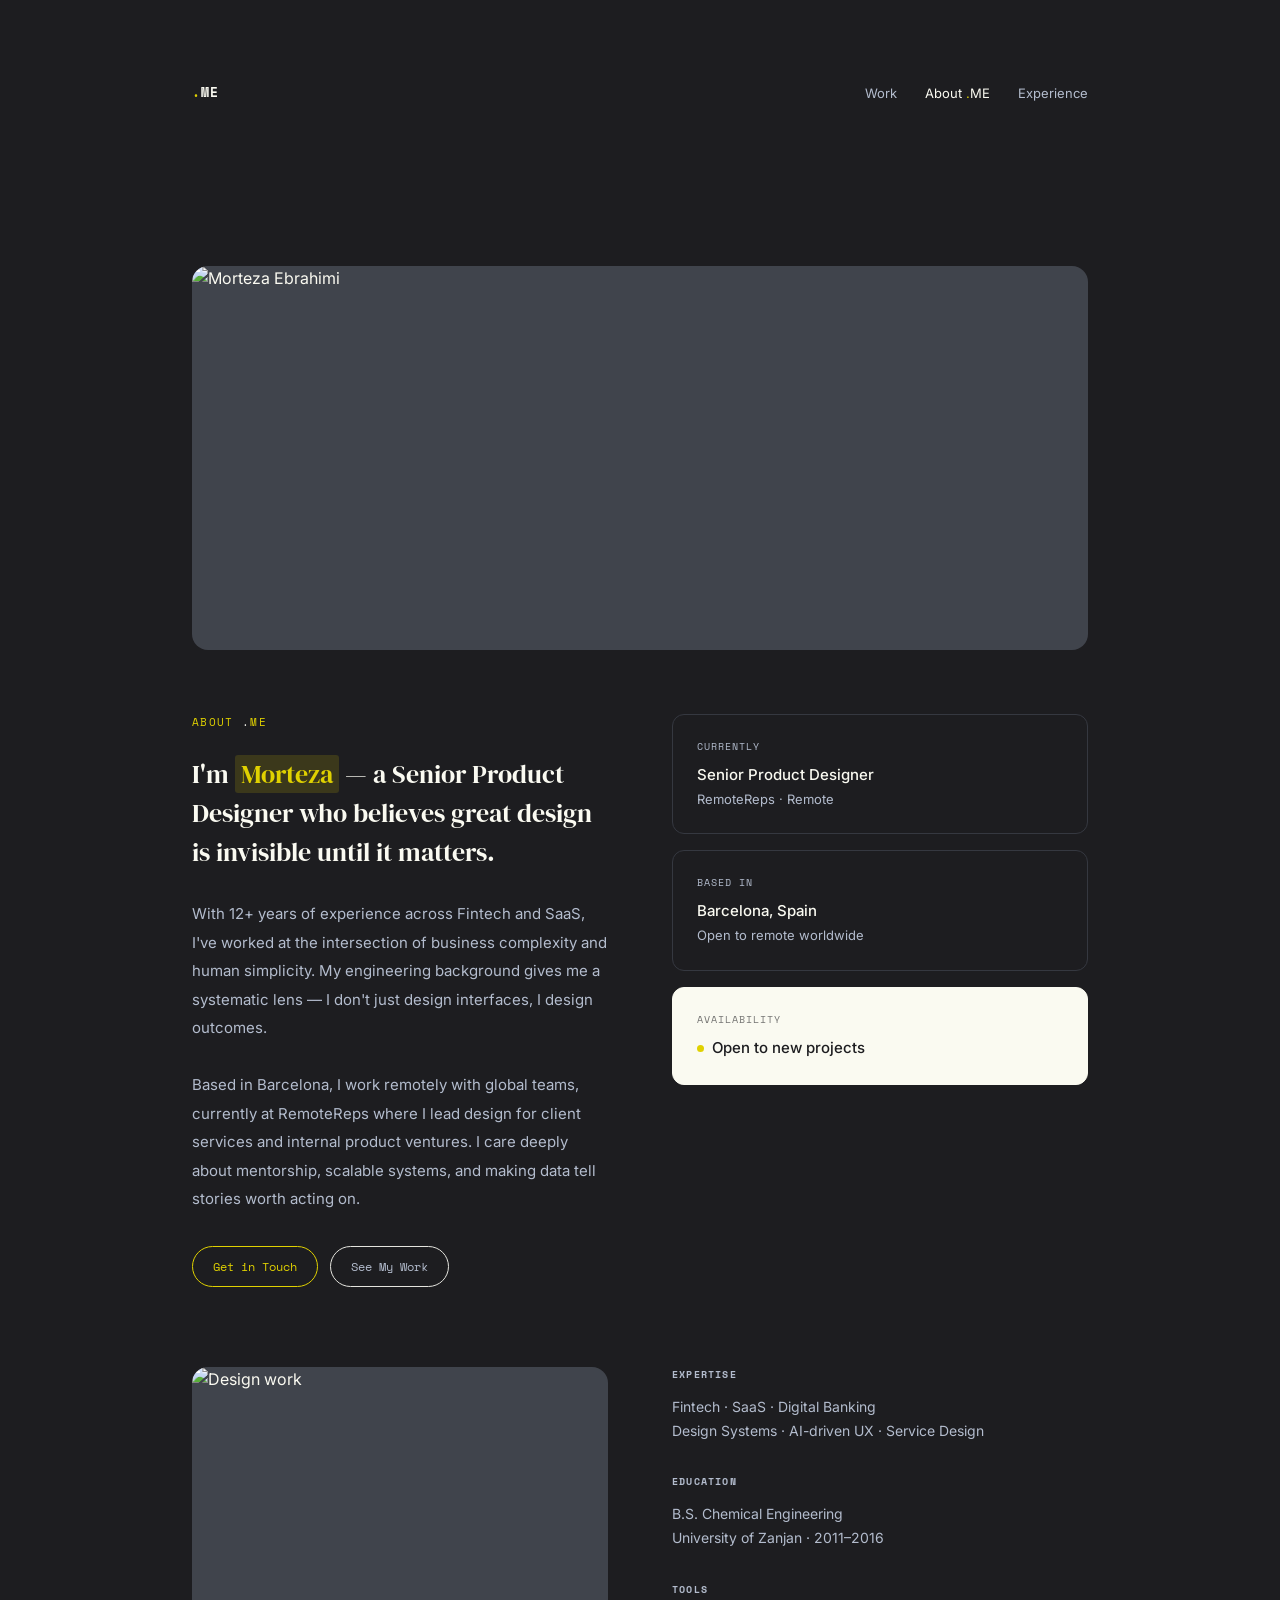
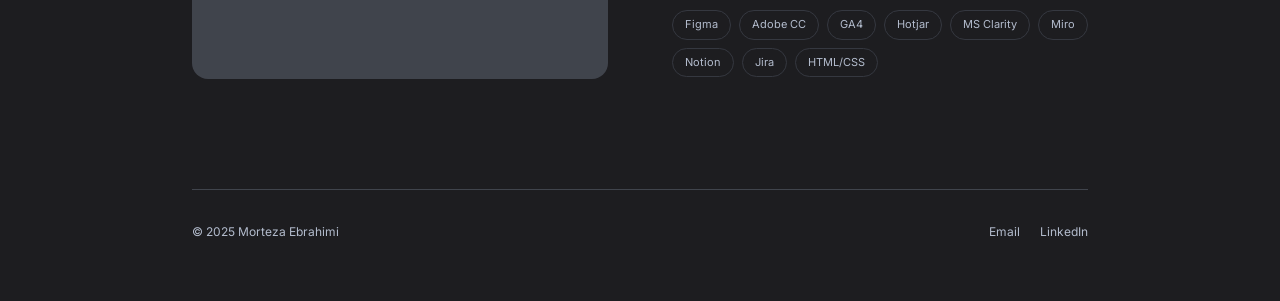
==== about/index.html @ 12a04b4a "Redesign portfolio with new theme and updated content Complete visual overhaul with dark theme, new " ====
<!DOCTYPE html>
<html lang="en">
<head>
<meta charset="UTF-8"/>
<meta name="viewport" content="width=device-width,initial-scale=1"/>
<title>About — Morteza Ebrahimi</title>
<link rel="icon" type="image/png" href="../favicon.png"/>
<link rel="stylesheet" href="../style.css"/>
</head>
<body>
<div class="page">

  <nav>
    <a class="nav-name name-reveal" href="/" data-short=".ME" data-full="Morteza Ebrahimi"><span class="name-typed">.ME</span></a>
    <ul class="nav-links">
      <li><a href="/projects">Work</a></li>
      <li><a href="/about" class="active">About <span style="color:#E0D100">.</span>ME</a></li>
      <li><a href="/experience">Experience</a></li>
    </ul>
  </nav>

  <div class="about-hero-img">
    <img src="https://images.unsplash.com/photo-1507003211169-0a1dd7228f2d?w=1600&q=80" alt="Morteza Ebrahimi"/>
  </div>

  <div class="about-intro">
    <div>
      <div class="sec-label" style="margin-bottom:24px">About <span style="color:#FAFAF1">.</span>ME</div>
      <div class="about-big-text">I'm <mark>Morteza</mark> — a Senior Product Designer who believes great design is invisible until it matters.</div>
      <p class="about-body-text">With 12+ years of experience across Fintech and SaaS, I've worked at the intersection of business complexity and human simplicity. My engineering background gives me a systematic lens — I don't just design interfaces, I design outcomes.<br><br>Based in Barcelona, I work remotely with global teams, currently at RemoteReps where I lead design for client services and internal product ventures. I care deeply about mentorship, scalable systems, and making data tell stories worth acting on.</p>
      <div style="display:flex;gap:12px;flex-wrap:wrap">
        <a href="mailto:e.morteza@gmail.com" style="font-family:var(--mono);font-size:12px;color:var(--accent);border:1px solid var(--accent);padding:10px 20px;border-radius:100px;text-decoration:none;transition:all 0.2s">Get in Touch</a>
        <a href="/projects" style="font-family:var(--mono);font-size:12px;color:var(--muted);border:1px solid #e4e4de;padding:10px 20px;border-radius:100px;text-decoration:none;transition:all 0.2s">See My Work</a>
      </div>
    </div>
    <div class="about-sidebar">
      <div class="about-card">
        <div class="about-card-label">Currently</div>
        <div class="about-card-val">Senior Product Designer</div>
        <div class="about-card-sub">RemoteReps · Remote</div>
      </div>
      <div class="about-card">
        <div class="about-card-label">Based In</div>
        <div class="about-card-val">Barcelona, Spain</div>
        <div class="about-card-sub">Open to remote worldwide</div>
      </div>
      <div class="about-card avail">
        <div class="about-card-label">Availability</div>
        <div class="about-card-val"><span class="avail-dot"></span> Open to new projects</div>
      </div>
    </div>
  </div>

  <div class="about-split">
    <div class="about-split-img">
      <img src="https://images.unsplash.com/photo-1558655146-d09347e92766?w=800&q=80" alt="Design work"/>
    </div>
    <div>
      <div class="ablock">
        <h4>Expertise</h4>
        <p>Fintech · SaaS · Digital Banking<br>Design Systems · AI-driven UX · Service Design</p>
      </div>
      <div class="ablock">
        <h4>Education</h4>
        <p>B.S. Chemical Engineering<br><span style="color:var(--muted)">University of Zanjan · 2011–2016</span></p>
      </div>
      <div class="ablock">
        <h4>Tools</h4>
        <div class="tools-row">
          <span class="ttag">Figma</span><span class="ttag">Adobe CC</span><span class="ttag">GA4</span>
          <span class="ttag">Hotjar</span><span class="ttag">MS Clarity</span><span class="ttag">Miro</span>
          <span class="ttag">Notion</span><span class="ttag">Jira</span><span class="ttag">HTML/CSS</span>
        </div>
      </div>
    </div>
  </div>

  <footer>
    <span>© 2025 Morteza Ebrahimi</span>
    <div style="display:flex;gap:20px">
      <a href="mailto:e.morteza@gmail.com">Email</a>
      <a href="https://linkedin.com/in/emorteza" target="_blank">LinkedIn</a>
    </div>
  </footer>

</div>
<script src="../main.js"></script>
</body>
</html>
---- style.css ----
@import url('https://fonts.googleapis.com/css2?family=Space+Mono:wght@400;700&family=DM+Serif+Display:ital@0;1&family=Inter:wght@400;500&display=swap');

:root {
  --bg: #1D1D20;
  --bg2: #40444C;
  --text: #FAFAF1;
  --muted: #B3BCCD;
  --faint: #40444C;
  --accent: #E0D100;
  --accent2: #FAFAF1;
  --accent3: #B3BCCD;
  --serif: 'DM Serif Display', Georgia, serif;
  --mono: 'Space Mono', monospace;
  --sans: 'Inter', -apple-system, sans-serif;
}

*, ::before, ::after { box-sizing: border-box; margin: 0; padding: 0; }
html { scroll-behavior: smooth; }
body {
  font-family: var(--sans);
  background: var(--bg);
  color: var(--text);
  line-height: 1.6;
  -webkit-font-smoothing: antialiased;
  overflow-x: hidden;
}
a { text-decoration: none; color: inherit; }
img { display: block; max-width: 100%; }
::selection { background: var(--accent); color: var(--bg); }

/* ══════════ LAYOUT ══════════ */
.page { max-width: 960px; margin: 0 auto; padding: 60px 32px; }

/* ══════════ NAV ══════════ */
nav {
  display: flex;
  justify-content: space-between;
  align-items: center;
  margin-bottom: 140px;
  position: sticky;
  top: 0;
  z-index: 100;
  background: var(--bg);
  padding: 20px 0;
  transition: transform 0.35s ease, box-shadow 0.35s ease;
}
nav.scrolled {
  box-shadow: 0 1px 0 var(--faint);
}

@media (max-width: 768px) {
  nav {
    position: fixed;
    top: 0;
    left: 0;
    right: 0;
    padding: 16px 20px;
    margin-bottom: 0;
    background: rgba(29, 29, 32, 0.95);
    backdrop-filter: blur(12px);
    -webkit-backdrop-filter: blur(12px);
  }
  nav.nav-hidden {
    transform: translateY(-100%);
  }
  .page {
    padding-top: 80px;
  }
}
.nav-name {
  font-family: var(--mono);
  font-size: 13px;
  font-weight: 700;
  letter-spacing: 0.06em;
}
.name-typed .dot { color: var(--accent); }
.nav-links { display: flex; gap: 28px; list-style: none; }
.nav-links a {
  text-decoration: none;
  color: var(--muted);
  font-size: 13px;
  transition: color 0.2s;
}
.nav-links a:hover, .nav-links a.active { color: var(--text); }

/* ══════════ NAME REVEAL ══════════ */
.name-reveal {
  display: inline-block;
  cursor: pointer;
  padding: 3em 4.5em;
  margin: -3em -4.5em;
}
.hero .name-reveal {
  padding: 0;
  margin: 0;
}
.name-reveal .name-typed {
  font-weight: 700;
}
.name-reveal .name-typed::after {
  content: '|';
  animation: blink-cursor 0.6s step-end infinite;
  color: var(--accent);
  font-weight: 400;
  opacity: 0;
  transition: opacity 0.1s;
}
.name-reveal.typing .name-typed::after {
  opacity: 1;
}
@keyframes blink-cursor {
  50% { opacity: 0; }
}

/* ══════════ COLOR BAR ══════════ */
.color-bar {
  display: flex;
  gap: 6px;
  margin-bottom: 100px;
}
.color-bar span {
  height: 3px;
  border-radius: 2px;
  flex: 1;
}
.color-bar span:nth-child(1) { background: var(--accent); }
.color-bar span:nth-child(2) { background: var(--accent2); }
.color-bar span:nth-child(3) { background: var(--accent3); }

/* ══════════ HERO ══════════ */
.hero { margin-bottom: 120px; }
.hero-greeting {
  font-family: var(--mono);
  font-size: 12px;
  color: var(--accent);
  text-transform: uppercase;
  letter-spacing: 0.15em;
  margin-bottom: 28px;
}
.hero h1 {
  font-family: var(--serif);
  font-size: 52px;
  font-weight: 400;
  line-height: 1.2;
  letter-spacing: -0.01em;
  margin-bottom: 32px;
}
.hero h1 em {
  font-style: italic;
  color: var(--accent2);
}
.hero h1 .highlight {
  position: relative;
  display: inline;
}
.hero h1 .highlight::after {
  content: '';
  position: absolute;
  bottom: 4px;
  left: 0;
  right: 0;
  height: 8px;
  background: var(--accent3);
  opacity: 0.25;
  z-index: -1;
}
.hero-bio {
  font-size: 16px;
  color: var(--muted);
  line-height: 1.85;
  max-width: 520px;
}
.hero-meta {
  margin-top: 48px;
  display: flex;
  gap: 40px;
  flex-wrap: wrap;
}
.meta-chip {
  display: flex;
  align-items: center;
  gap: 8px;
  font-family: var(--mono);
  font-size: 11px;
  color: var(--muted);
  letter-spacing: 0.03em;
  padding: 8px 16px;
  border: 1px solid var(--faint);
  border-radius: 100px;
}
.meta-chip .avail-dot {
  width: 6px; height: 6px;
  background: var(--accent);
  border-radius: 50%;
}

/* ══════════ SECTION HEADERS ══════════ */
.sec-head {
  display: flex;
  justify-content: space-between;
  align-items: baseline;
  margin-bottom: 40px;
  padding-bottom: 16px;
  border-bottom: 1px solid var(--faint);
}
.sec-label {
  font-family: var(--mono);
  font-size: 11px;
  text-transform: uppercase;
  letter-spacing: 0.12em;
  color: var(--accent);
}
.sec-count {
  font-family: var(--mono);
  font-size: 11px;
  color: var(--faint);
}

/* ══════════ PAGE HERO (subpages) ══════════ */
.page-hero { margin-bottom: 80px; }
.page-hero h1 {
  font-family: var(--serif);
  font-size: 42px;
  font-weight: 400;
  line-height: 1.2;
  margin-bottom: 20px;
}
.page-hero p {
  font-size: 16px;
  color: var(--muted);
  line-height: 1.85;
  max-width: 560px;
}

/* ══════════ PROJECTS ══════════ */
.projects { margin-bottom: 100px; }

.project {
  display: grid;
  grid-template-columns: 1fr 1fr;
  gap: 32px;
  padding: 40px 0;
  border-bottom: 1px solid #353840;
  cursor: pointer;
  transition: all 0.25s ease;
  align-items: center;
}
.project:hover .p-title { color: var(--accent); }
.project:hover .p-arrow { opacity: 1; transform: translateX(0); }
.project:hover .p-img img { transform: scale(1.03); }

.p-img {
  border-radius: 12px;
  overflow: hidden;
  aspect-ratio: 16 / 10;
  background: var(--bg2);
}
.p-img img {
  width: 100%;
  height: 100%;
  object-fit: cover;
  display: block;
  transition: transform 0.4s ease;
}

.p-top {
  display: flex;
  justify-content: space-between;
  align-items: flex-start;
  margin-bottom: 10px;
}
.p-title {
  font-family: var(--serif);
  font-size: 26px;
  font-weight: 400;
  transition: color 0.25s;
}
.p-arrow {
  font-size: 20px;
  color: var(--faint);
  opacity: 0;
  transform: translateX(-8px);
  transition: all 0.25s;
  margin-top: 6px;
}
.p-tags {
  display: flex;
  gap: 8px;
  margin-bottom: 10px;
  flex-wrap: wrap;
}
.p-tag {
  font-family: var(--mono);
  font-size: 10px;
  text-transform: uppercase;
  letter-spacing: 0.06em;
  color: var(--muted);
  background: #353840;
  padding: 3px 10px;
  border-radius: 100px;
}
.p-desc {
  font-size: 14px;
  color: var(--muted);
  line-height: 1.7;
}
.p-metrics {
  display: flex;
  gap: 20px;
  margin-top: 12px;
}
.p-metric-val {
  font-family: var(--mono);
  font-size: 16px;
  font-weight: 700;
  color: var(--accent);
}
.p-metric-lbl {
  font-size: 11px;
  color: var(--muted);
}

/* alternate image side */
.project:nth-child(even) { direction: rtl; }
.project:nth-child(even) > * { direction: ltr; }

/* color accents per project */
.project:nth-child(1):hover .p-title { color: var(--accent); }
.project:nth-child(2):hover .p-title { color: var(--accent2); }
.project:nth-child(3):hover .p-title { color: var(--accent3); }
.project:nth-child(4):hover .p-title { color: var(--accent); }
.project:nth-child(5):hover .p-title { color: var(--accent2); }
.project:nth-child(6):hover .p-title { color: var(--accent3); }
.project:nth-child(1):hover .p-arrow { color: var(--accent); }
.project:nth-child(2):hover .p-arrow { color: var(--accent2); }
.project:nth-child(3):hover .p-arrow { color: var(--accent3); }
.project:nth-child(4):hover .p-arrow { color: var(--accent); }
.project:nth-child(5):hover .p-arrow { color: var(--accent2); }
.project:nth-child(6):hover .p-arrow { color: var(--accent3); }

/* ══════════ ABOUT SECTION ══════════ */
.about { margin-bottom: 100px; }
.about-content {
  display: grid;
  grid-template-columns: 260px 1fr;
  gap: 48px;
  align-items: start;
}
.about-portrait {
  border-radius: 16px;
  overflow: hidden;
  aspect-ratio: 3 / 4;
  background: var(--bg2);
}
.about-portrait img {
  width: 100%;
  height: 100%;
  object-fit: cover;
  display: block;
  filter: grayscale(20%) contrast(1.05);
}
.about-quote {
  font-family: var(--serif);
  font-size: 24px;
  font-style: italic;
  line-height: 1.5;
  color: var(--accent2);
  margin-bottom: 24px;
}
.about-text {
  font-size: 15px;
  color: var(--muted);
  line-height: 1.9;
}

/* ══════════ EXPERIENCE ══════════ */
.exp-list { margin-bottom: 80px; }

.exp-item {
  display: grid;
  grid-template-columns: 160px 1fr auto;
  gap: 24px;
  padding: 32px 0;
  border-bottom: 1px solid #353840;
  align-items: start;
  transition: all 0.2s;
}
.exp-item:hover { padding-left: 8px; }

.exp-date {
  font-family: var(--mono);
  font-size: 11px;
  color: var(--muted);
  padding-top: 4px;
}
.exp-role {
  font-size: 17px;
  font-weight: 500;
  margin-bottom: 4px;
}
.exp-company {
  font-family: var(--mono);
  font-size: 11px;
  color: var(--accent);
  text-transform: uppercase;
  letter-spacing: 0.06em;
  margin-bottom: 4px;
}
.exp-loc {
  font-size: 12px;
  color: var(--muted);
  margin-bottom: 12px;
}
.exp-desc {
  font-size: 14px;
  color: var(--muted);
  line-height: 1.75;
}
.exp-desc li {
  margin-left: 16px;
  margin-bottom: 4px;
}
.exp-type {
  font-family: var(--mono);
  font-size: 10px;
  text-transform: uppercase;
  letter-spacing: 0.08em;
  color: var(--faint);
  padding-top: 6px;
  white-space: nowrap;
}

/* ══════════ SKILLS ══════════ */
.skills-section { margin-bottom: 80px; }
.skills-grid {
  display: grid;
  grid-template-columns: 1fr 1fr;
  gap: 48px;
}
.skills-cat-label {
  font-family: var(--mono);
  font-size: 10px;
  text-transform: uppercase;
  letter-spacing: 0.1em;
  color: var(--muted);
  margin-bottom: 16px;
}
.skills-tags {
  display: flex;
  flex-wrap: wrap;
  gap: 8px;
}
.skill-tag {
  font-size: 12px;
  padding: 6px 14px;
  border: 1px solid var(--faint);
  border-radius: 100px;
  color: var(--muted);
  transition: all 0.2s;
}
.skill-tag:hover {
  border-color: var(--accent);
  color: var(--accent);
  background: rgba(224, 209, 0, 0.08);
}

/* ══════════ EDUCATION ══════════ */
.edu-block {
  display: grid;
  grid-template-columns: 160px 1fr;
  gap: 24px;
  padding: 28px 32px;
  background: var(--bg2);
  border-radius: 12px;
  margin-bottom: 80px;
}

/* ══════════ ABOUT PAGE ══════════ */
.about-hero-img {
  border-radius: 16px;
  overflow: hidden;
  aspect-ratio: 21 / 9;
  margin-bottom: 64px;
  background: var(--bg2);
}
.about-hero-img img {
  width: 100%;
  height: 100%;
  object-fit: cover;
  object-position: center top;
}
.about-intro {
  display: grid;
  grid-template-columns: 1fr 1fr;
  gap: 64px;
  margin-bottom: 80px;
  align-items: start;
}
.about-big-text {
  font-family: var(--serif);
  font-size: 26px;
  font-weight: 400;
  line-height: 1.5;
  margin-bottom: 28px;
}
.about-big-text mark {
  background: rgba(224, 209, 0, 0.15);
  padding: 1px 6px;
  border-radius: 3px;
  color: var(--accent);
}
.about-body-text {
  font-size: 15px;
  color: var(--muted);
  line-height: 1.9;
  margin-bottom: 32px;
}
.about-sidebar {
  display: flex;
  flex-direction: column;
  gap: 16px;
}
.about-card {
  padding: 24px;
  border: 1px solid #353840;
  border-radius: 12px;
}
.about-card-label {
  font-family: var(--mono);
  font-size: 10px;
  text-transform: uppercase;
  letter-spacing: 0.1em;
  color: var(--muted);
  margin-bottom: 8px;
}
.about-card-val {
  font-size: 15px;
  font-weight: 500;
}
.about-card-sub {
  font-size: 13px;
  color: var(--muted);
  margin-top: 2px;
}
.about-card.avail {
  background: var(--accent2);
  border-color: var(--accent2);
  color: var(--bg);
}
.about-card.avail .about-card-label { color: rgba(29, 29, 32, 0.6); }
.about-card.avail .about-card-val { color: var(--bg); display: flex; align-items: center; gap: 8px; }
.about-card.avail .avail-dot { width: 7px; height: 7px; background: var(--accent); border-radius: 50%; }

.about-split {
  display: grid;
  grid-template-columns: 1fr 1fr;
  gap: 64px;
  margin-bottom: 80px;
  align-items: start;
}
.about-split-img {
  border-radius: 16px;
  overflow: hidden;
  aspect-ratio: 4 / 3;
  background: var(--bg2);
}
.about-split-img img {
  width: 100%;
  height: 100%;
  object-fit: cover;
}
.ablock { margin-bottom: 32px; }
.ablock h4 {
  font-family: var(--mono);
  font-size: 10px;
  text-transform: uppercase;
  letter-spacing: 0.12em;
  color: var(--muted);
  margin-bottom: 12px;
}
.ablock p {
  font-size: 14px;
  color: var(--muted);
  line-height: 1.7;
}
.tools-row {
  display: flex;
  flex-wrap: wrap;
  gap: 8px;
  margin-top: 8px;
}
.ttag {
  font-size: 11px;
  padding: 5px 12px;
  border: 1px solid #353840;
  border-radius: 100px;
  color: var(--muted);
}

/* ══════════ CASE STUDY ══════════ */
.cs-back {
  display: inline-flex;
  align-items: center;
  gap: 6px;
  font-family: var(--mono);
  font-size: 11px;
  color: var(--muted);
  text-decoration: none;
  margin-bottom: 48px;
  transition: color 0.2s;
  background: none;
  border: none;
  cursor: pointer;
}
.cs-back:hover { color: var(--accent); }

.cs-hero-section { margin-bottom: 48px; }
.cs-eyebrow {
  font-family: var(--mono);
  font-size: 11px;
  text-transform: uppercase;
  letter-spacing: 0.12em;
  color: var(--accent);
  margin-bottom: 16px;
}
.cs-title {
  font-family: var(--serif);
  font-size: 38px;
  font-weight: 400;
  line-height: 1.15;
  margin-bottom: 16px;
}
.cs-sub {
  font-size: 16px;
  color: var(--muted);
  line-height: 1.8;
  max-width: 600px;
  margin-bottom: 20px;
}
.cs-tags { display: flex; gap: 8px; flex-wrap: wrap; }
.cs-tag {
  font-family: var(--mono);
  font-size: 10px;
  text-transform: uppercase;
  letter-spacing: 0.06em;
  color: var(--muted);
  background: #353840;
  padding: 4px 12px;
  border-radius: 100px;
}

.cs-hero-img {
  border-radius: 16px;
  overflow: hidden;
  aspect-ratio: 21 / 9;
  margin-bottom: 64px;
  background: var(--bg2);
}
.cs-hero-img img {
  width: 100%;
  height: 100%;
  object-fit: cover;
}

.cs-strip {
  display: grid;
  grid-template-columns: 1fr 1fr 1fr;
  gap: 1px;
  background: #353840;
  border-radius: 12px;
  overflow: hidden;
  margin-bottom: 48px;
}
.cs-strip-cell { background: var(--bg2); padding: 20px 24px; }
.cs-strip-label {
  font-family: var(--mono);
  font-size: 10px;
  text-transform: uppercase;
  letter-spacing: 0.08em;
  color: var(--muted);
  margin-bottom: 6px;
}
.cs-strip-val { font-size: 14px; font-weight: 500; }

.cs-quote {
  border-left: 3px solid var(--accent2);
  padding-left: 24px;
  margin-bottom: 36px;
}
.cs-quote p {
  font-family: var(--serif);
  font-size: 18px;
  font-style: italic;
  color: var(--accent2);
  line-height: 1.6;
}

.cs-intro {
  font-size: 15px;
  color: var(--muted);
  line-height: 1.85;
  margin-bottom: 48px;
}

.cs-ch {
  background: var(--bg2);
  border-radius: 16px;
  padding: 36px;
  margin-bottom: 20px;
  border: 1px solid #353840;
}
.cs-ch-head {
  display: flex;
  align-items: center;
  gap: 12px;
  margin-bottom: 20px;
}
.cs-ch-badge {
  font-family: var(--mono);
  font-size: 10px;
  font-weight: 700;
  padding: 4px 12px;
  border-radius: 100px;
  letter-spacing: 0.06em;
}
.cs-ch-badge.c1 { background: var(--accent); color: var(--bg); }
.cs-ch-badge.c2 { background: var(--accent2); color: var(--bg); }
.cs-ch-title {
  font-family: var(--serif);
  font-size: 20px;
  font-weight: 400;
}
.cs-ch-intro {
  font-size: 14px;
  color: var(--muted);
  line-height: 1.8;
  margin-bottom: 24px;
}

.cs-find-label {
  font-family: var(--mono);
  font-size: 10px;
  text-transform: uppercase;
  letter-spacing: 0.1em;
  color: var(--muted);
  margin-bottom: 14px;
  margin-top: 28px;
}
.cs-findings { display: flex; flex-direction: column; gap: 10px; margin-bottom: 28px; }
.cs-find {
  background: #2A2C31;
  border-radius: 10px;
  padding: 16px 20px;
  border: 1px solid #353840;
  display: flex;
  gap: 14px;
}
.cs-find-num {
  font-family: var(--mono);
  font-size: 11px;
  font-weight: 700;
  color: var(--accent);
  min-width: 72px;
  flex-shrink: 0;
  padding-top: 1px;
}
.cs-find p { font-size: 14px; color: var(--muted); line-height: 1.7; }

.cs-decs { display: flex; flex-direction: column; gap: 12px; }
.cs-dec {
  background: #2A2C31;
  border-radius: 10px;
  padding: 20px 24px;
  border: 1px solid #353840;
}
.cs-dec-title {
  font-family: var(--mono);
  font-size: 12px;
  font-weight: 700;
  color: var(--accent);
  margin-bottom: 8px;
}
.cs-dec p { font-size: 14px; color: var(--muted); line-height: 1.75; }
.cs-code {
  background: var(--bg2);
  border-radius: 8px;
  padding: 14px 18px;
  font-family: var(--mono);
  font-size: 12px;
  color: var(--muted);
  line-height: 1.9;
  border: 1px solid #353840;
  margin: 12px 0;
}
.cs-badge-row { display: flex; gap: 10px; flex-wrap: wrap; margin-top: 12px; }
.cs-badge-box {
  background: var(--bg2);
  border-radius: 10px;
  padding: 14px 18px;
  border: 1px solid #353840;
  flex: 1;
  min-width: 200px;
}
.cs-badge-box.highlight { border-color: var(--accent2); }
.cs-badge-name { font-size: 13px; font-weight: 500; margin-bottom: 4px; }
.cs-badge-name.lime { color: var(--accent2); }
.cs-badge-desc { font-size: 12px; color: var(--muted); line-height: 1.6; }
.cs-aside-quote {
  border-left: 3px solid var(--accent3);
  padding-left: 18px;
  margin-top: 16px;
}
.cs-aside-quote p {
  font-family: var(--serif);
  font-size: 15px;
  font-style: italic;
  color: var(--accent3);
  line-height: 1.6;
}

.cs-fail-modes { display: flex; gap: 10px; margin-bottom: 28px; flex-wrap: wrap; }
.cs-fail {
  background: #2A2C31;
  border-radius: 10px;
  padding: 18px 20px;
  border: 1px solid #353840;
  flex: 1;
  min-width: 200px;
}
.cs-fail h5 { font-size: 13px; font-weight: 500; margin-bottom: 6px; }
.cs-fail p { font-size: 13px; color: var(--muted); line-height: 1.65; }

.cs-options { display: flex; flex-direction: column; gap: 10px; margin-bottom: 24px; }
.cs-opt {
  background: #2A2C31;
  border-radius: 10px;
  padding: 18px 20px;
  border: 1px solid #353840;
  display: flex;
  gap: 14px;
  align-items: flex-start;
}
.cs-opt.out { opacity: 0.55; }
.cs-opt.selected { border-color: var(--accent2); }
.cs-opt-badge {
  font-family: var(--mono);
  font-size: 10px;
  font-weight: 700;
  padding: 3px 10px;
  border-radius: 100px;
  white-space: nowrap;
  flex-shrink: 0;
  margin-top: 2px;
}
.cs-opt-badge.out { background: #353840; color: var(--muted); }
.cs-opt-badge.sel { background: var(--accent2); color: var(--bg); }
.cs-opt h5 { font-size: 13px; font-weight: 500; margin-bottom: 4px; }
.cs-opt p { font-size: 13px; color: var(--muted); line-height: 1.65; }

.cs-tradeoff {
  border: 1px solid #353840;
  border-radius: 10px;
  padding: 20px 24px;
  background: var(--bg2);
  margin-top: 16px;
}
.cs-tradeoff h5 { font-size: 13px; font-weight: 500; margin-bottom: 8px; color: var(--accent3); }
.cs-tradeoff p { font-size: 14px; color: var(--muted); line-height: 1.75; }

.cs-results {
  display: grid;
  grid-template-columns: repeat(4, 1fr);
  gap: 12px;
  margin-bottom: 24px;
}
.cs-result {
  background: var(--bg2);
  border-radius: 12px;
  padding: 24px;
  border: 1px solid #353840;
}
.cs-result-val {
  font-family: var(--serif);
  font-size: 28px;
  color: var(--accent);
}
.cs-result-lbl {
  font-family: var(--mono);
  font-size: 10px;
  color: var(--muted);
  margin-top: 4px;
  text-transform: uppercase;
  letter-spacing: 0.06em;
}
.cs-results-note {
  font-size: 14px;
  color: var(--muted);
  line-height: 1.8;
  margin-bottom: 40px;
}

.cs-lessons { display: flex; flex-direction: column; gap: 12px; margin-bottom: 60px; }
.cs-lesson { display: flex; gap: 14px; align-items: flex-start; }
.cs-lesson-dot {
  background: var(--accent2);
  width: 6px;
  height: 6px;
  border-radius: 50%;
  flex-shrink: 0;
  margin-top: 7px;
}
.cs-lesson p { font-size: 14px; color: var(--muted); line-height: 1.75; }

/* ══════════ FOOTER ══════════ */
footer {
  padding-top: 32px;
  border-top: 1px solid var(--faint);
  display: flex;
  justify-content: space-between;
  align-items: center;
  font-size: 12px;
  color: var(--muted);
}
footer a { color: var(--muted); text-decoration: none; transition: color 0.2s; }
footer a:hover { color: var(--accent); }

/* ══════════ ANIMATIONS ══════════ */
.fade-in {
  opacity: 0;
  transform: translateY(20px);
  transition: opacity 0.5s ease, transform 0.5s ease;
}
.fade-in.visible {
  opacity: 1;
  transform: translateY(0);
}

/* ══════════ RESPONSIVE ══════════ */
@media (max-width: 768px) {
  .page { padding: 40px 20px; }
  nav { margin-bottom: 80px; }
  .hero h1 { font-size: 36px; }
  .hero-meta { gap: 12px; }
  .project { grid-template-columns: 1fr; gap: 20px; }
  .project:nth-child(even) { direction: ltr; }
  .about-content { grid-template-columns: 1fr; }
  .about-portrait { max-width: 200px; }
  .about-intro { grid-template-columns: 1fr; gap: 32px; }
  .about-split { grid-template-columns: 1fr; }
  .exp-item { grid-template-columns: 1fr; gap: 4px; }
  .exp-type { text-align: left; }
  .skills-grid { grid-template-columns: 1fr; gap: 32px; }
  .cs-results { grid-template-columns: 1fr 1fr; }
  .cs-title { font-size: 28px; }
  .edu-block { grid-template-columns: 1fr; }
  .color-bar { margin-bottom: 60px; }
}
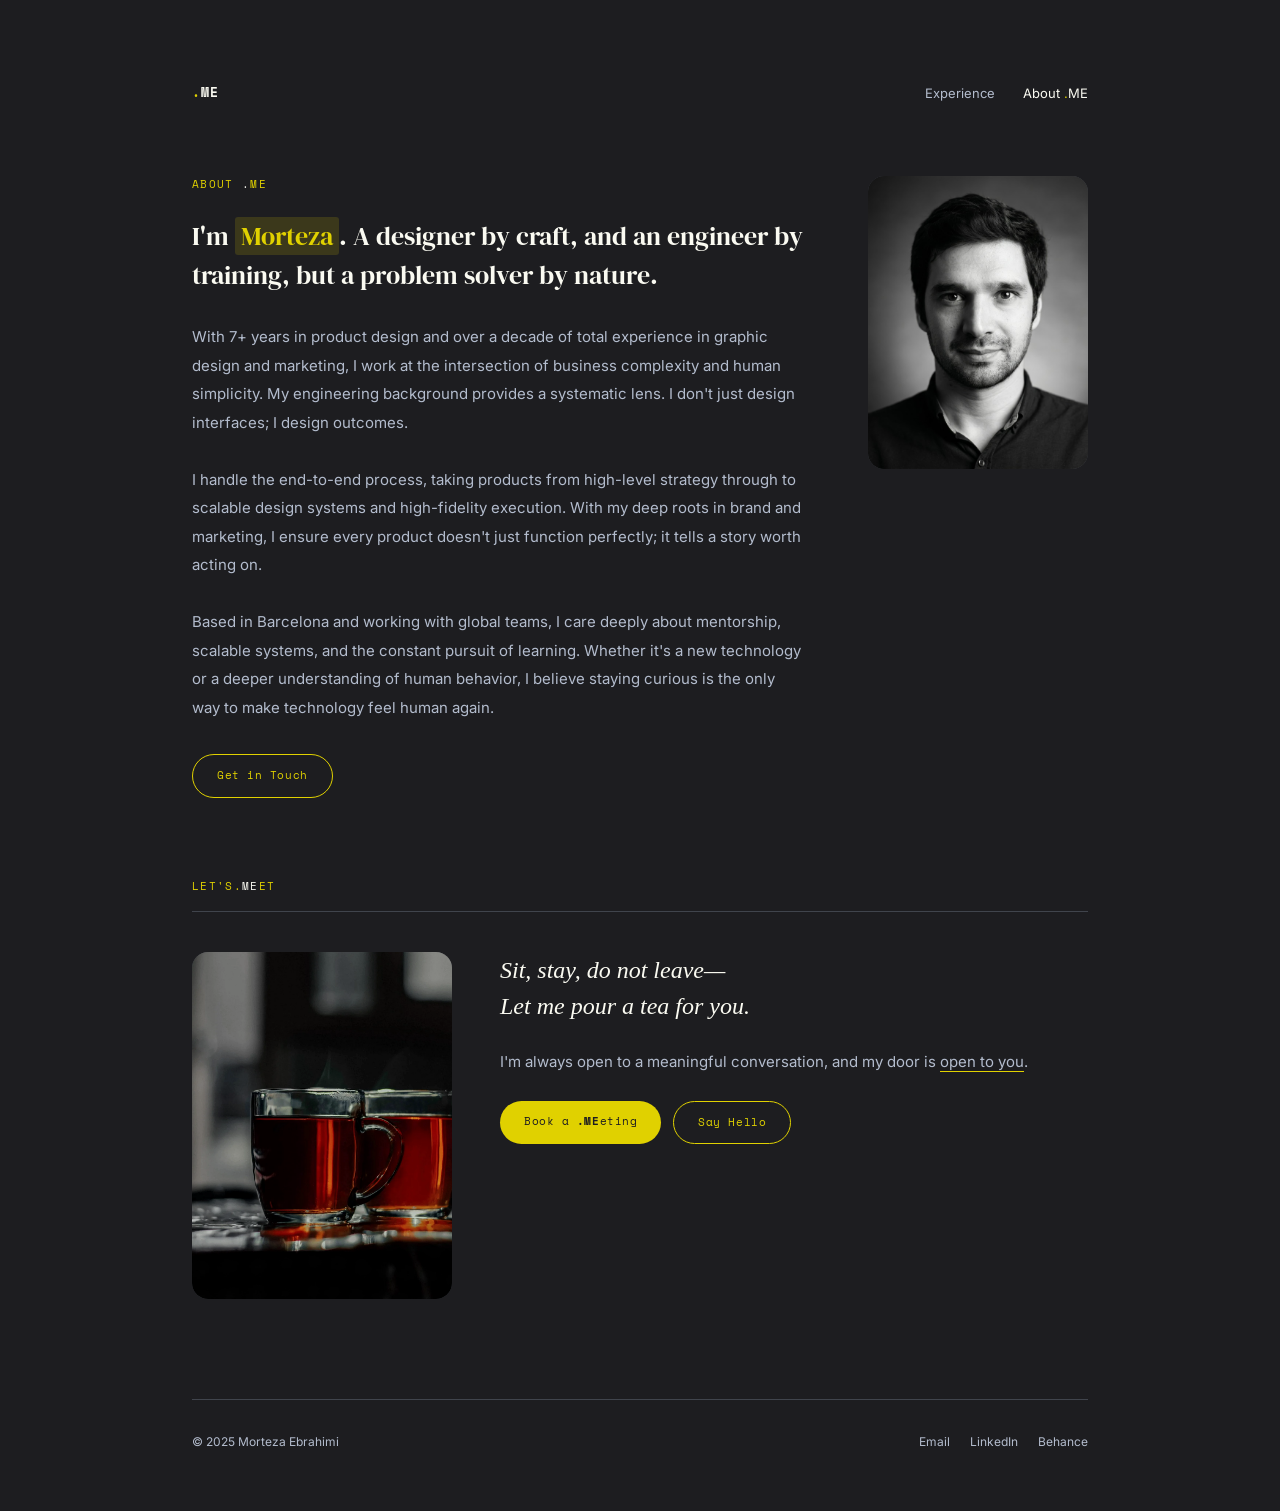
==== commit 2d6010ff: "Redesign UI, add hamburger nav, update content and imagery - Hamburger menu on mobile with animated " ====
--- a/about/index.html
+++ b/about/index.html
@@ -12,64 +12,52 @@
 
   <nav>
     <a class="nav-name name-reveal" href="/" data-short=".ME" data-full="Morteza Ebrahimi"><span class="name-typed">.ME</span></a>
+    <button class="hamburger" aria-label="Menu" aria-expanded="false"><span></span><span></span><span></span></button>
     <ul class="nav-links">
-      <li><a href="/projects">Work</a></li>
+
+      <li><a href="/experience">Experience</a></li>
       <li><a href="/about" class="active">About <span style="color:#E0D100">.</span>ME</a></li>
-      <li><a href="/experience">Experience</a></li>
     </ul>
   </nav>
 
-  <div class="about-hero-img">
-    <img src="https://images.unsplash.com/photo-1507003211169-0a1dd7228f2d?w=1600&q=80" alt="Morteza Ebrahimi"/>
+  <!-- Mobile only: full-width image -->
+  <div class="about-hero-img about-hero-mobile">
+    <img src="/me2.jpg" alt="Morteza Ebrahimi"/>
   </div>
 
   <div class="about-intro">
     <div>
       <div class="sec-label" style="margin-bottom:24px">About <span style="color:#FAFAF1">.</span>ME</div>
-      <div class="about-big-text">I'm <mark>Morteza</mark> — a Senior Product Designer who believes great design is invisible until it matters.</div>
-      <p class="about-body-text">With 12+ years of experience across Fintech and SaaS, I've worked at the intersection of business complexity and human simplicity. My engineering background gives me a systematic lens — I don't just design interfaces, I design outcomes.<br><br>Based in Barcelona, I work remotely with global teams, currently at RemoteReps where I lead design for client services and internal product ventures. I care deeply about mentorship, scalable systems, and making data tell stories worth acting on.</p>
+      <div class="about-big-text">I'm <mark>Morteza</mark>. A designer by craft, and an engineer by training, but a problem solver by nature.</div>
+      <p class="about-body-text">With 7+ years in product design and over a decade of total experience in graphic design and marketing, I work at the intersection of business complexity and human simplicity. My engineering background provides a systematic lens. I don't just design interfaces; I design outcomes.<br><br>I handle the end-to-end process, taking products from high-level strategy through to scalable design systems and high-fidelity execution. With my deep roots in brand and marketing, I ensure every product doesn't just function perfectly; it tells a story worth acting on.<br><br>Based in Barcelona and working with global teams, I care deeply about mentorship, scalable systems, and the constant pursuit of learning. Whether it's a new technology or a deeper understanding of human behavior, I believe staying curious is the only way to make technology feel human again.</p>
       <div style="display:flex;gap:12px;flex-wrap:wrap">
-        <a href="mailto:e.morteza@gmail.com" style="font-family:var(--mono);font-size:12px;color:var(--accent);border:1px solid var(--accent);padding:10px 20px;border-radius:100px;text-decoration:none;transition:all 0.2s">Get in Touch</a>
-        <a href="/projects" style="font-family:var(--mono);font-size:12px;color:var(--muted);border:1px solid #e4e4de;padding:10px 20px;border-radius:100px;text-decoration:none;transition:all 0.2s">See My Work</a>
+        <a href="https://calendar.google.com/calendar/u/0/appointments/schedules/AcZssZ2-j6TMMwh3sD5Ye2CDJEo66KCIDpyV97RvcYP5jib4iib-_JdBVq_wesDUoRJqHv11t3A0w6ZC?gv=true" target="_blank" class="btn-hello-sec">Get in Touch</a>
       </div>
     </div>
-    <div class="about-sidebar">
-      <div class="about-card">
-        <div class="about-card-label">Currently</div>
-        <div class="about-card-val">Senior Product Designer</div>
-        <div class="about-card-sub">RemoteReps · Remote</div>
-      </div>
-      <div class="about-card">
-        <div class="about-card-label">Based In</div>
-        <div class="about-card-val">Barcelona, Spain</div>
-        <div class="about-card-sub">Open to remote worldwide</div>
-      </div>
-      <div class="about-card avail">
-        <div class="about-card-label">Availability</div>
-        <div class="about-card-val"><span class="avail-dot"></span> Open to new projects</div>
+    <!-- Desktop only: image in right column -->
+    <div class="about-sidebar about-sidebar-desktop">
+      <div class="about-hero-img-inline">
+        <img src="/me2.jpg" alt="Morteza Ebrahimi"/>
       </div>
     </div>
   </div>
 
-  <div class="about-split">
-    <div class="about-split-img">
-      <img src="https://images.unsplash.com/photo-1558655146-d09347e92766?w=800&q=80" alt="Design work"/>
+
+  <!-- ── LET'S MEET ── -->
+  <div class="about">
+    <div class="sec-head">
+      <div class="sec-label">Let's<span style="color:#E0D100">.</span><span style="color:#FAFAF1">ME</span>et</div>
     </div>
-    <div>
-      <div class="ablock">
-        <h4>Expertise</h4>
-        <p>Fintech · SaaS · Digital Banking<br>Design Systems · AI-driven UX · Service Design</p>
+    <div class="about-content">
+      <div class="about-portrait">
+        <img src="../tea.webp" alt="Tea"/>
       </div>
-      <div class="ablock">
-        <h4>Education</h4>
-        <p>B.S. Chemical Engineering<br><span style="color:var(--muted)">University of Zanjan · 2011–2016</span></p>
-      </div>
-      <div class="ablock">
-        <h4>Tools</h4>
-        <div class="tools-row">
-          <span class="ttag">Figma</span><span class="ttag">Adobe CC</span><span class="ttag">GA4</span>
-          <span class="ttag">Hotjar</span><span class="ttag">MS Clarity</span><span class="ttag">Miro</span>
-          <span class="ttag">Notion</span><span class="ttag">Jira</span><span class="ttag">HTML/CSS</span>
+      <div>
+        <div class="about-quote">Sit, stay, do not leave—<br>Let me pour a tea for you.</div>
+        <div class="about-text">I'm always open to a meaningful conversation, and my door is <span class="underline-yellow">open to you</span>.</div>
+        <div class="btn-hello-group">
+          <a href="https://calendar.google.com/calendar/u/0/appointments/schedules/AcZssZ2-j6TMMwh3sD5Ye2CDJEo66KCIDpyV97RvcYP5jib4iib-_JdBVq_wesDUoRJqHv11t3A0w6ZC?gv=true" target="_blank" class="btn-hello">Book a <span style="color:var(--bg);font-weight:700">.ME</span>eting</a>
+          <a href="mailto:e.morteza@gmail.com" class="btn-hello-sec">Say Hello</a>
         </div>
       </div>
     </div>
@@ -80,6 +68,7 @@
     <div style="display:flex;gap:20px">
       <a href="mailto:e.morteza@gmail.com">Email</a>
       <a href="https://linkedin.com/in/emorteza" target="_blank">LinkedIn</a>
+      <a href="https://www.behance.net/emorteza" target="_blank">Behance</a>
     </div>
   </footer>
 
--- a/style.css
+++ b/style.css
@@ -36,7 +36,7 @@
   display: flex;
   justify-content: space-between;
   align-items: center;
-  margin-bottom: 140px;
+  margin-bottom: 50px;
   position: sticky;
   top: 0;
   z-index: 100;
@@ -54,7 +54,7 @@
     top: 0;
     left: 0;
     right: 0;
-    padding: 16px 20px;
+    padding: 10px 20px;
     margin-bottom: 0;
     background: rgba(29, 29, 32, 0.95);
     backdrop-filter: blur(12px);
@@ -63,8 +63,15 @@
   nav.nav-hidden {
     transform: translateY(-100%);
   }
+  .nav-name {
+    font-size: 13px;
+  }
+  .nav-name.name-reveal {
+    padding: 0;
+    margin: 0;
+  }
   .page {
-    padding-top: 80px;
+    padding-top: 60px;
   }
 }
 .nav-name {
@@ -75,6 +82,7 @@
 }
 .name-typed .dot { color: var(--accent); }
 .nav-links { display: flex; gap: 28px; list-style: none; }
+.hamburger { display: none; }
 .nav-links a {
   text-decoration: none;
   color: var(--muted);
@@ -121,11 +129,10 @@
 .color-bar span {
   height: 3px;
   border-radius: 2px;
-  flex: 1;
-}
-.color-bar span:nth-child(1) { background: var(--accent); }
-.color-bar span:nth-child(2) { background: var(--accent2); }
-.color-bar span:nth-child(3) { background: var(--accent3); }
+}
+.color-bar span:nth-child(1) { background: var(--accent2); flex: 50; }
+.color-bar span:nth-child(2) { background: var(--accent3); flex: 35; }
+.color-bar span:nth-child(3) { background: var(--accent); flex: 15; }
 
 /* ══════════ HERO ══════════ */
 .hero { margin-bottom: 120px; }
@@ -146,8 +153,8 @@
   margin-bottom: 32px;
 }
 .hero h1 em {
-  font-style: italic;
-  color: var(--accent2);
+  font-style: normal;
+  color: var(--accent);
 }
 .hero h1 .highlight {
   position: relative;
@@ -203,6 +210,12 @@
   padding-bottom: 16px;
   border-bottom: 1px solid var(--faint);
 }
+.sec-persian {
+  font-size: 13px;
+  color: var(--muted);
+  margin-bottom: 8px;
+  font-style: italic;
+}
 .sec-label {
   font-family: var(--mono);
   font-size: 11px;
@@ -319,6 +332,9 @@
   font-size: 11px;
   color: var(--muted);
 }
+
+/* remove border on last project in home page */
+.projects .project:last-child { border-bottom: none; }
 
 /* alternate image side */
 .project:nth-child(even) { direction: rtl; }
@@ -338,6 +354,28 @@
 .project:nth-child(5):hover .p-arrow { color: var(--accent2); }
 .project:nth-child(6):hover .p-arrow { color: var(--accent3); }
 
+/* ══════════ BEHANCE SECTION ══════════ */
+.behance-section {
+  margin-bottom: 100px;
+  padding: 48px;
+  border: 1px solid var(--faint);
+  border-radius: 20px;
+  background: var(--bg2);
+}
+.behance-title {
+  font-family: var(--serif);
+  font-size: 32px;
+  margin: 12px 0 16px;
+  color: var(--text);
+}
+.behance-desc {
+  font-size: 15px;
+  color: var(--muted);
+  line-height: 1.8;
+  max-width: 520px;
+  margin-bottom: 28px;
+}
+
 /* ══════════ ABOUT SECTION ══════════ */
 .about { margin-bottom: 100px; }
 .about-content {
@@ -371,7 +409,38 @@
   font-size: 15px;
   color: var(--muted);
   line-height: 1.9;
-}
+  margin-bottom: 24px;
+}
+.underline-yellow {
+  text-decoration: underline;
+  text-decoration-color: var(--accent);
+  text-underline-offset: 4px;
+}
+.btn-hello {
+  display: inline-block;
+  font-family: var(--mono);
+  font-size: 11px;
+  letter-spacing: 0.05em;
+  color: var(--bg);
+  background: var(--accent);
+  padding: 12px 24px;
+  border-radius: 100px;
+  transition: opacity 0.2s;
+}
+.btn-hello:hover { opacity: 0.85; }
+.btn-hello-sec {
+  display: inline-block;
+  font-family: var(--mono);
+  font-size: 11px;
+  letter-spacing: 0.05em;
+  color: var(--accent);
+  border: 1px solid var(--accent);
+  padding: 12px 24px;
+  border-radius: 100px;
+  transition: opacity 0.2s;
+}
+.btn-hello-sec:hover { opacity: 0.75; }
+.btn-hello-group { display: flex; gap: 12px; flex-wrap: wrap; margin-top: 0; }
 
 /* ══════════ EXPERIENCE ══════════ */
 .exp-list { margin-bottom: 80px; }
@@ -476,6 +545,20 @@
 }
 
 /* ══════════ ABOUT PAGE ══════════ */
+.about-hero-img-inline {
+  border-radius: 16px;
+  overflow: hidden;
+  aspect-ratio: 3 / 4;
+  margin-bottom: 16px;
+  background: var(--bg2);
+  width: 220px;
+}
+.about-hero-img-inline img {
+  width: 100%;
+  height: 100%;
+  object-fit: cover;
+  object-position: center top;
+}
 .about-hero-img {
   border-radius: 16px;
   overflow: hidden;
@@ -491,11 +574,12 @@
 }
 .about-intro {
   display: grid;
-  grid-template-columns: 1fr 1fr;
+  grid-template-columns: 1fr auto;
   gap: 64px;
   margin-bottom: 80px;
   align-items: start;
 }
+.about-hero-mobile { display: none; }
 .about-big-text {
   font-family: var(--serif);
   font-size: 26px;
@@ -557,7 +641,9 @@
   gap: 64px;
   margin-bottom: 80px;
   align-items: start;
-}
+  direction: rtl;
+}
+.about-split > * { direction: ltr; }
 .about-split-img {
   border-radius: 16px;
   overflow: hidden;
@@ -604,6 +690,7 @@
   gap: 6px;
   font-family: var(--mono);
   font-size: 11px;
+  margin-top: 24px;
   color: var(--muted);
   text-decoration: none;
   margin-bottom: 48px;
@@ -937,14 +1024,14 @@
 
 /* ══════════ RESPONSIVE ══════════ */
 @media (max-width: 768px) {
-  .page { padding: 40px 20px; }
+  .page { padding: 80px 20px 40px; }
   nav { margin-bottom: 80px; }
   .hero h1 { font-size: 36px; }
   .hero-meta { gap: 12px; }
   .project { grid-template-columns: 1fr; gap: 20px; }
   .project:nth-child(even) { direction: ltr; }
   .about-content { grid-template-columns: 1fr; }
-  .about-portrait { max-width: 200px; }
+  .about-portrait { max-width: 100%; }
   .about-intro { grid-template-columns: 1fr; gap: 32px; }
   .about-split { grid-template-columns: 1fr; }
   .exp-item { grid-template-columns: 1fr; gap: 4px; }
@@ -952,6 +1039,60 @@
   .skills-grid { grid-template-columns: 1fr; gap: 32px; }
   .cs-results { grid-template-columns: 1fr 1fr; }
   .cs-title { font-size: 28px; }
+  .cs-find { flex-direction: column; gap: 6px; }
+  .cs-find-num { min-width: unset; padding-top: 0; }
   .edu-block { grid-template-columns: 1fr; }
   .color-bar { margin-bottom: 60px; }
-}
+  .nav-name { font-size: 18px; }
+  .about-hero-img { aspect-ratio: 4 / 3; }
+  .about-hero-mobile { display: block; }
+  .about-sidebar-desktop { display: none; }
+  .about-intro { grid-template-columns: 1fr; max-width: 100%; }
+  .hamburger {
+    display: flex;
+    flex-direction: column;
+    justify-content: center;
+    gap: 5px;
+    width: 32px;
+    height: 32px;
+    background: none;
+    border: none;
+    cursor: pointer;
+    padding: 0;
+    margin-left: auto;
+  }
+  .hamburger span {
+    display: block;
+    width: 22px;
+    height: 2px;
+    background: var(--text);
+    border-radius: 2px;
+    transition: transform 0.25s ease, opacity 0.25s ease;
+  }
+  .hamburger.open span:nth-child(1) { transform: translateY(7px) rotate(45deg); }
+  .hamburger.open span:nth-child(2) { opacity: 0; }
+  .hamburger.open span:nth-child(3) { transform: translateY(-7px) rotate(-45deg); }
+  .nav-links {
+    display: none;
+    flex-direction: column;
+    gap: 0;
+    position: fixed;
+    top: 52px;
+    left: 0;
+    right: 0;
+    background: rgba(29, 29, 32, 0.98);
+    backdrop-filter: blur(12px);
+    -webkit-backdrop-filter: blur(12px);
+    padding: 16px 20px 24px;
+    border-top: 1px solid var(--faint);
+  }
+  .nav-links.open { display: flex; }
+  .nav-links li { list-style: none; }
+  .nav-links a {
+    display: block;
+    padding: 12px 0;
+    font-size: 15px;
+    border-bottom: 1px solid var(--faint);
+  }
+  .nav-links li:last-child a { border-bottom: none; }
+}
